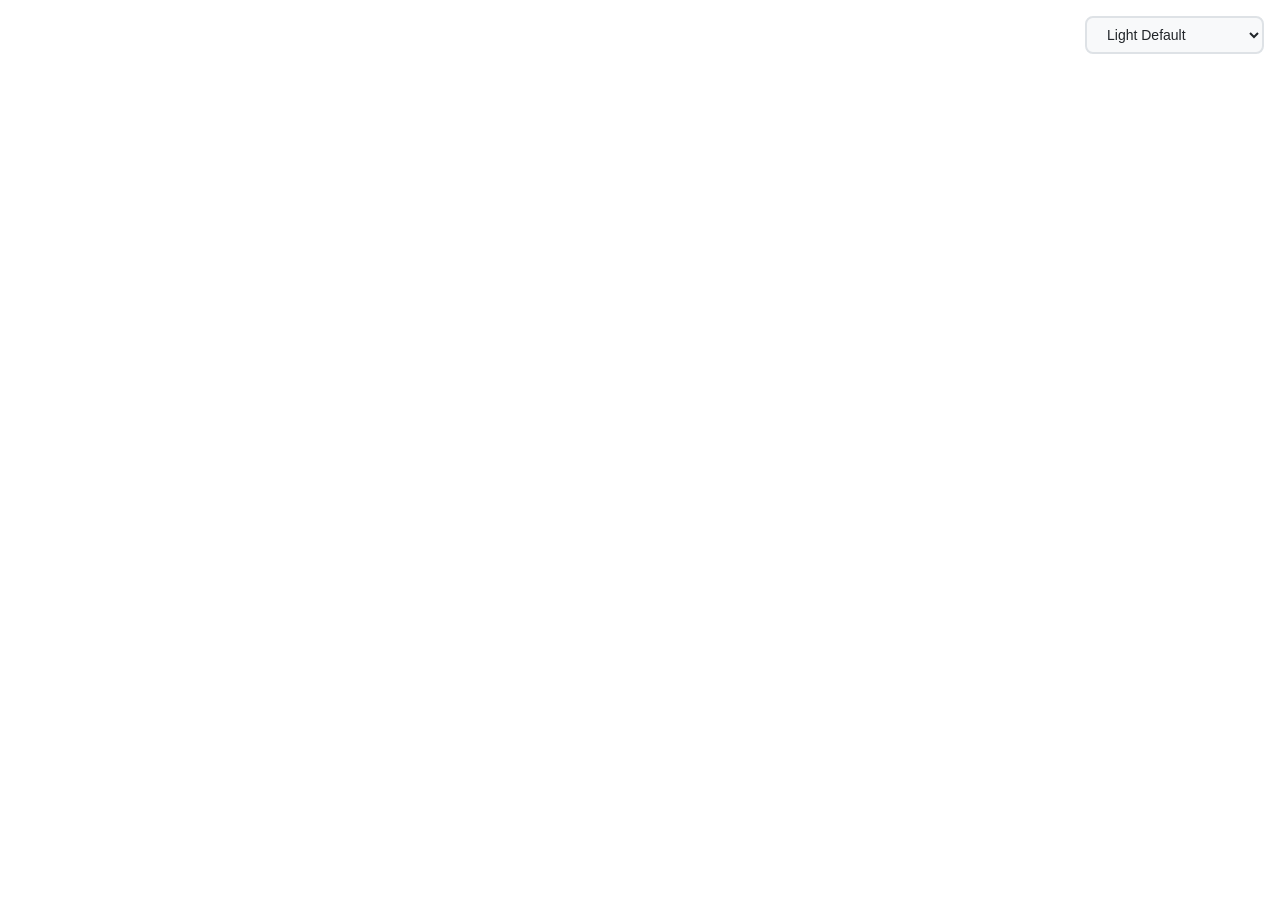
==== index.html @ dc210ee1 "1.0f" ====
<!DOCTYPE html>
<html>
<head>
    <meta charset="UTF-8">
    <meta http-equiv="refresh" content="0; url=/ru/home/">
    <title>Redirecting...</title>
    <script>
        window.location.href = "/ru/home/";
    </script>
</head>
<body>
    <p>If you are not redirected automatically, <a href="/ru/home/">click here</a>.</p>
</body>
</html>
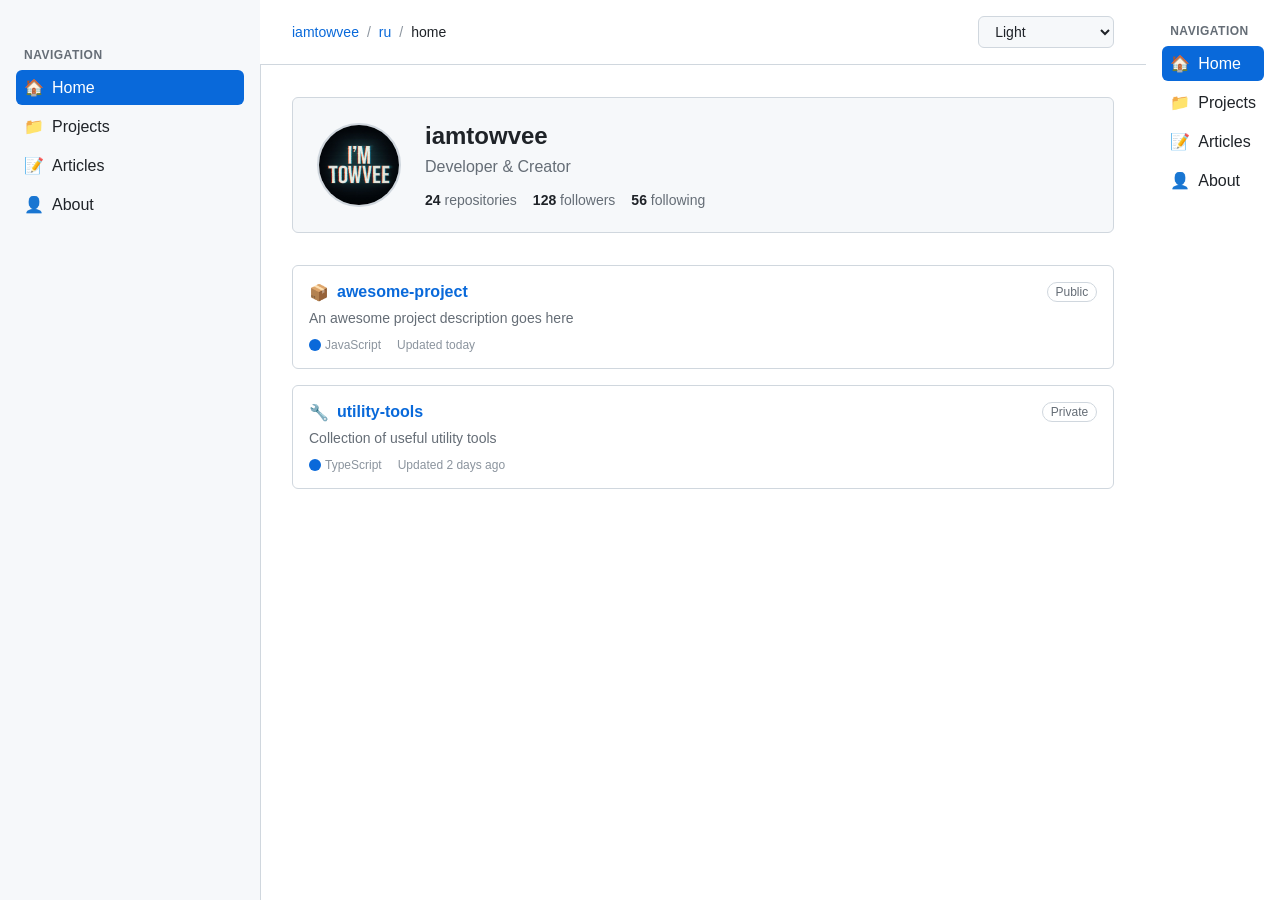
==== commit d98cc45f: "Update index.html" ====
--- a/index.html
+++ b/index.html
@@ -2,13 +2,13 @@
 <html>
 <head>
     <meta charset="UTF-8">
-    <meta http-equiv="refresh" content="0; url=/ru/home/">
+    <meta http-equiv="refresh" content="0; url=ru/home/">
     <title>Redirecting...</title>
     <script>
-        window.location.href = "/ru/home/";
+        window.location.href = "./ru/home/";
     </script>
 </head>
 <body>
-    <p>If you are not redirected automatically, <a href="/ru/home/">click here</a>.</p>
+    <p>If you are not redirected automatically, <a href="./ru/home/">click here</a>.</p>
 </body>
 </html>
